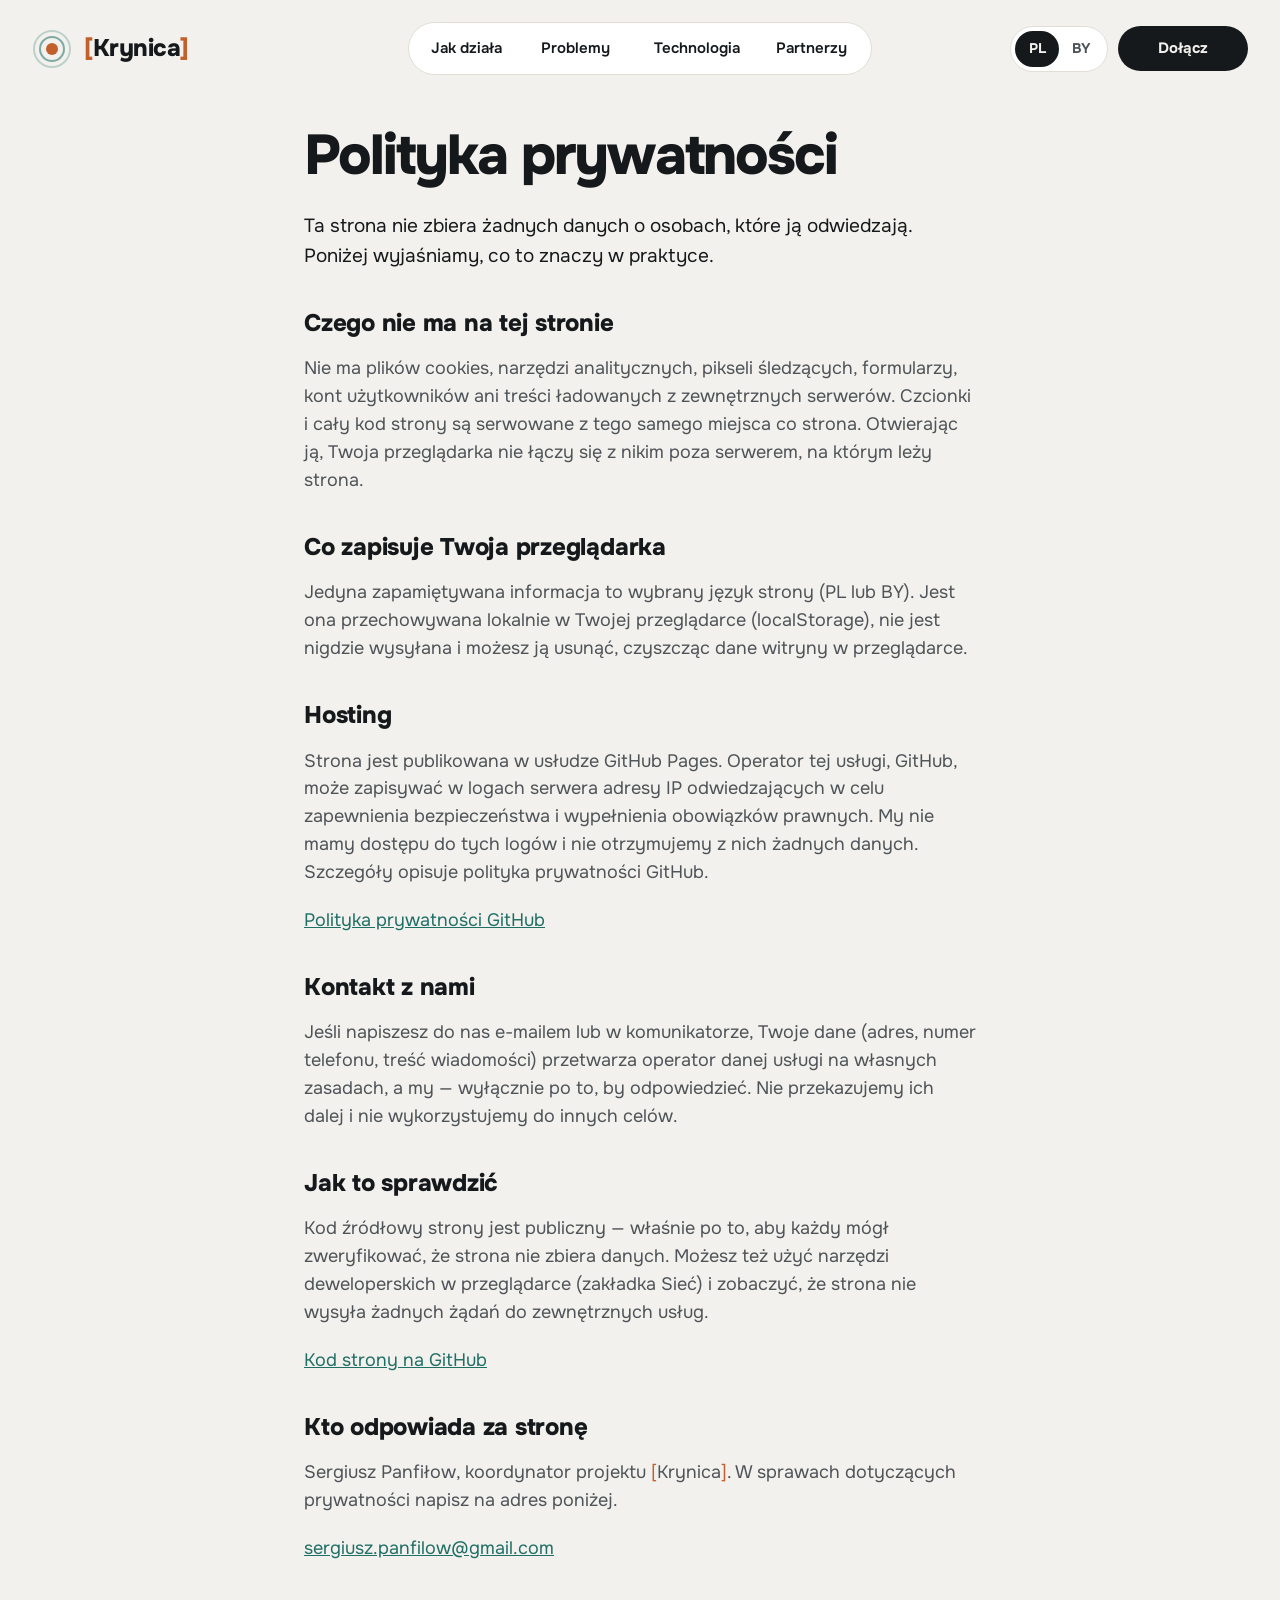
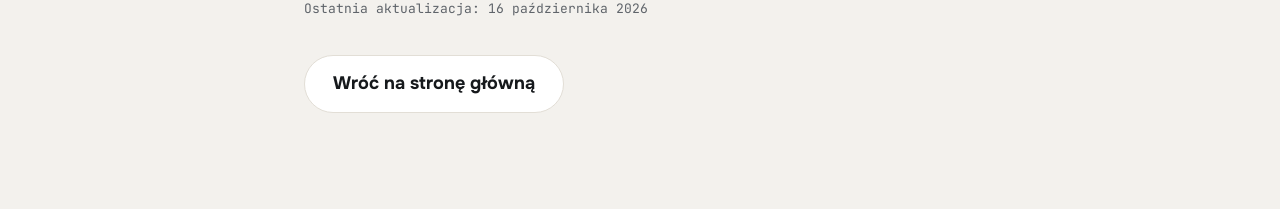
==== privacy.html @ d86173b3 "Privacy policy page (PL/BY), external links in new tab, gentle scroll snap on desktop Co-Authored-By" ====
<!doctype html>
<html lang="pl">
<head>
<meta charset="utf-8">
<meta name="viewport" content="width=device-width, initial-scale=1">
<title>Polityka prywatności — [Krynica]</title>
<meta name="description" content="Strona [Krynica] nie zbiera żadnych danych: bez cookies, analityki i zewnętrznych usług.">
<meta name="robots" content="noindex">
<meta name="theme-color" content="#F3F1ED">
<link rel="icon" href="favicon.svg" type="image/svg+xml">
<link rel="stylesheet" href="css/style.css">
</head>
<body data-title-key="privacy.title">
<a class="skip" href="#main" data-i18n="meta.skip">Przejdź do treści</a>

<header class="site-header">
  <div class="wrap">
    <a class="logo" href="index.html" data-i18n-attr="aria-label:nav.logo" aria-label="Krynica — strona główna">
      <svg width="40" height="40" viewBox="0 0 40 40" fill="none" aria-hidden="true">
        <circle cx="20" cy="20" r="18" stroke="#1F6F66" stroke-width="2" stroke-opacity="0.25"/>
        <circle cx="20" cy="20" r="12" stroke="#1F6F66" stroke-width="2" stroke-opacity="0.55"/>
        <circle cx="20" cy="20" r="6" fill="#C2602B"/>
      </svg>
      <span class="logo-text"><span class="br">[</span>Krynica<span class="br">]</span></span>
    </a>
    <nav class="nav" data-i18n-attr="aria-label:nav.label" aria-label="Główna">
      <a href="index.html#jak" data-i18n="nav.how" data-i18n-stable>Jak działa</a>
      <a href="index.html#problemy" data-i18n="nav.problems" data-i18n-stable>Problemy</a>
      <a href="index.html#technologia" data-i18n="nav.tech" data-i18n-stable>Technologia</a>
      <a href="index.html#partnerzy" data-i18n="nav.partners" data-i18n-stable>Partnerzy</a>
    </nav>
    <div class="header-tools">
      <div class="lang-switch" role="group" data-i18n-attr="aria-label:nav.lang" aria-label="Język strony">
        <button type="button" class="lang" data-lang="pl" aria-pressed="true" lang="pl">PL</button>
        <button type="button" class="lang" data-lang="be" aria-pressed="false" lang="be">BY</button>
      </div>
      <a class="btn btn-ink btn-small" href="index.html#kontakt" data-i18n="nav.join" data-i18n-stable>Dołącz</a>
    </div>
  </div>
</header>

<main id="main">
  <article class="wrap article">
    <h1 data-i18n="privacy.title">Polityka prywatności</h1>
    <p class="lead" data-i18n="privacy.lead">Ta strona nie zbiera żadnych danych o osobach, które ją odwiedzają. Poniżej wyjaśniamy, co to znaczy w praktyce.</p>

    <h2 data-i18n="privacy.h1">Czego nie ma na tej stronie</h2>
    <p data-i18n="privacy.t1">Nie ma plików cookies, narzędzi analitycznych, pikseli śledzących, formularzy, kont użytkowników ani treści ładowanych z zewnętrznych serwerów. Czcionki i cały kod strony są serwowane z tego samego miejsca co strona. Otwierając ją, Twoja przeglądarka nie łączy się z nikim poza serwerem, na którym leży strona.</p>

    <h2 data-i18n="privacy.h2">Co zapisuje Twoja przeglądarka</h2>
    <p data-i18n="privacy.t2">Jedyna zapamiętywana informacja to wybrany język strony (PL lub BY). Jest ona przechowywana lokalnie w Twojej przeglądarce (localStorage), nie jest nigdzie wysyłana i możesz ją usunąć, czyszcząc dane witryny w przeglądarce.</p>

    <h2 data-i18n="privacy.h3">Hosting</h2>
    <p data-i18n="privacy.t3">Strona jest publikowana w usłudze GitHub Pages. Operator tej usługi, GitHub, może zapisywać w logach serwera adresy IP odwiedzających w celu zapewnienia bezpieczeństwa i wypełnienia obowiązków prawnych. My nie mamy dostępu do tych logów i nie otrzymujemy z nich żadnych danych. Szczegóły opisuje polityka prywatności GitHub.</p>
    <p><a href="https://docs.github.com/site-policy/privacy-policies/github-general-privacy-statement" target="_blank" rel="noopener" data-i18n="privacy.t3link">Polityka prywatności GitHub</a></p>

    <h2 data-i18n="privacy.h4">Kontakt z nami</h2>
    <p data-i18n="privacy.t4">Jeśli napiszesz do nas e-mailem lub w komunikatorze, Twoje dane (adres, numer telefonu, treść wiadomości) przetwarza operator danej usługi na własnych zasadach, a my — wyłącznie po to, by odpowiedzieć. Nie przekazujemy ich dalej i nie wykorzystujemy do innych celów.</p>

    <h2 data-i18n="privacy.h5">Jak to sprawdzić</h2>
    <p data-i18n="privacy.t5">Kod źródłowy strony jest publiczny — właśnie po to, aby każdy mógł zweryfikować, że strona nie zbiera danych. Możesz też użyć narzędzi deweloperskich w przeglądarce (zakładka Sieć) i zobaczyć, że strona nie wysyła żadnych żądań do zewnętrznych usług.</p>
    <p><a href="https://github.com/sergpanfilov/krynica-site" target="_blank" rel="noopener" data-i18n="privacy.t5link">Kod strony na GitHub</a></p>

    <h2 data-i18n="privacy.h6">Kto odpowiada za stronę</h2>
    <p data-i18n="privacy.t6">Sergiusz Panfiłow, koordynator projektu <span class="br">[</span>Krynica<span class="br">]</span>. W sprawach dotyczących prywatności napisz na adres poniżej.</p>
    <p><a href="mailto:sergiusz.panfilow@gmail.com">sergiusz.panfilow@gmail.com</a></p>

    <p class="updated" data-i18n="privacy.updated">Ostatnia aktualizacja: 16 października 2026</p>
    <a class="btn btn-outline back" href="index.html" data-i18n="footer.back">Wróć na stronę główną</a>
  </article>
</main>

<script src="js/i18n.js"></script>
<script src="js/main.js"></script>
</body>
</html>
---- css/style.css ----
/* [Krynica] — style.css
   Palette "Grafit i miedź". No external requests: fonts are served from /fonts. */

@font-face {
  font-family: 'Onest';
  font-style: normal;
  font-weight: 400 800;
  font-display: swap;
  src: url('../fonts/onest/onest-cyrillic-ext.woff2') format('woff2');
  unicode-range: U+0460-052F, U+1C80-1C8A, U+20B4, U+2DE0-2DFF, U+A640-A69F, U+FE2E-FE2F;
}
@font-face {
  font-family: 'Onest';
  font-style: normal;
  font-weight: 400 800;
  font-display: swap;
  src: url('../fonts/onest/onest-cyrillic.woff2') format('woff2');
  unicode-range: U+0301, U+0400-045F, U+0490-0491, U+04B0-04B1, U+2116;
}
@font-face {
  font-family: 'Onest';
  font-style: normal;
  font-weight: 400 800;
  font-display: swap;
  src: url('../fonts/onest/onest-latin-ext.woff2') format('woff2');
  unicode-range: U+0100-02BA, U+02BD-02C5, U+02C7-02CC, U+02CE-02D7, U+02DD-02FF, U+0304, U+0308, U+0329, U+1D00-1DBF, U+1E00-1E9F, U+1EF2-1EFF, U+2020, U+20A0-20AB, U+20AD-20C4, U+2113, U+2C60-2C7F, U+A720-A7FF;
}
@font-face {
  font-family: 'Onest';
  font-style: normal;
  font-weight: 400 800;
  font-display: swap;
  src: url('../fonts/onest/onest-latin.woff2') format('woff2');
  unicode-range: U+0000-00FF, U+0131, U+0152-0153, U+02BB-02BC, U+02C6, U+02DA, U+02DC, U+0304, U+0308, U+0329, U+2000-206F, U+20AC, U+2122, U+2191, U+2193, U+2212, U+2215, U+FEFF, U+FFFD;
}
@font-face {
  font-family: 'JetBrains Mono';
  font-style: normal;
  font-weight: 400 500;
  font-display: swap;
  src: url('../fonts/jetbrains-mono/jetbrains-mono-cyrillic-ext.woff2') format('woff2');
  unicode-range: U+0460-052F, U+1C80-1C8A, U+20B4, U+2DE0-2DFF, U+A640-A69F, U+FE2E-FE2F;
}
@font-face {
  font-family: 'JetBrains Mono';
  font-style: normal;
  font-weight: 400 500;
  font-display: swap;
  src: url('../fonts/jetbrains-mono/jetbrains-mono-cyrillic.woff2') format('woff2');
  unicode-range: U+0301, U+0400-045F, U+0490-0491, U+04B0-04B1, U+2116;
}
@font-face {
  font-family: 'JetBrains Mono';
  font-style: normal;
  font-weight: 400 500;
  font-display: swap;
  src: url('../fonts/jetbrains-mono/jetbrains-mono-latin-ext.woff2') format('woff2');
  unicode-range: U+0100-02BA, U+02BD-02C5, U+02C7-02CC, U+02CE-02D7, U+02DD-02FF, U+0304, U+0308, U+0329, U+1D00-1DBF, U+1E00-1E9F, U+1EF2-1EFF, U+2020, U+20A0-20AB, U+20AD-20C4, U+2113, U+2C60-2C7F, U+A720-A7FF;
}
@font-face {
  font-family: 'JetBrains Mono';
  font-style: normal;
  font-weight: 400 500;
  font-display: swap;
  src: url('../fonts/jetbrains-mono/jetbrains-mono-latin.woff2') format('woff2');
  unicode-range: U+0000-00FF, U+0131, U+0152-0153, U+02BB-02BC, U+02C6, U+02DA, U+02DC, U+0304, U+0308, U+0329, U+2000-206F, U+20AC, U+2122, U+2191, U+2193, U+2212, U+2215, U+FEFF, U+FFFD;
}

/* ---------- tokens ---------- */
:root {
  --bg: #F3F1ED;
  --surface: #FFFFFF;
  --ink: #16191C;
  --muted: #4E5358;
  --line: #E2DED6;
  --primary: #1F6F66;
  --accent: #C2602B;        /* decorative copper: brackets, bars, dots */
  --accent-text: #B0541F;   /* copper for text on light and for white-on-copper fills */
  --accent-light: #E8905F;  /* copper on dark backgrounds */
  --teal-light: #8CC7BE;
  --tint1: #E3EEEC;
  --tint2: #F4E4DA;
  --tint3: #EFE7D3;
  --tint4: #E3E6EF;
  --chip: #E9E5DE;
  --neutral: #B9B2A6;
  --warn: #F2D3C3;
  --mono: #5F646A;
  --dark-line: #363B40;
  --dark-muted: #B5B9BD;
  --dark-text: #E6E8EA;
  --c1: #C2602B; --c2: #1F6F66; --c3: #8C3B4A; --c4: #4B4E8F; --c5: #B8892B; --c6: #2F5D8A;
  --k1: #A24F22; --k5: #7E5D16; --k6: #2F5D8A;
  --sans: 'Onest', 'Segoe UI', Helvetica, Arial, sans-serif;
  --monofont: 'JetBrains Mono', 'SFMono-Regular', Consolas, monospace;
  --wrap: 80rem;
  --gutter: 2rem;
  --radius: 2rem;
  --ease: cubic-bezier(0.65, 0, 0.35, 1);
}

/* ---------- base ---------- */
/* Desktop: the whole page scales with the viewport height (like zooming out), so every
   section fits one screen on short laptops too. 16px at 900px tall, down to 12px. */
@media (min-width: 1100px) { html { font-size: clamp(12px, 1.78vh, 16px); } }
*, *::before, *::after { box-sizing: border-box; }
html { scroll-behavior: smooth; -webkit-text-size-adjust: 100%; }
body {
  margin: 0;
  background: var(--bg);
  color: var(--ink);
  font-family: var(--sans);
  font-size: 1.125rem;
  line-height: 1.55;
  overflow-x: hidden;
}
h1, h2, h3, p { margin: 0; }
a { color: var(--primary); }
button { font: inherit; color: inherit; cursor: pointer; }
svg { display: block; }
[hidden] { display: none !important; }
:focus-visible { outline: 3px solid var(--accent); outline-offset: 3px; }
.wrap { max-width: var(--wrap); margin: 0 auto; padding-left: var(--gutter); padding-right: var(--gutter); }
.mono { font-family: var(--monofont); font-size: 0.8125rem; font-weight: 400; }
.kicker { font-family: var(--monofont); font-size: 0.875rem; color: var(--primary); }
.br { color: var(--accent); }
.on-dark .br { color: var(--accent-light); }
.accent { font-style: normal; color: var(--accent-text); }
.on-dark .accent { color: var(--accent-light); }
.skip {
  position: absolute; left: 1rem; top: -3.75rem; z-index: 100;
  background: var(--ink); color: var(--bg); padding: 0.625rem 1rem; border-radius: 62.4375rem; text-decoration: none; font-weight: 700;
}
.skip:focus { top: 1rem; }
.visually-hidden { position: absolute; width: 1px; height: 1px; overflow: hidden; clip: rect(0 0 0 0); white-space: nowrap; }

h1 { font-size: clamp(2.75rem, 7vw, 5.25rem); font-weight: 800; line-height: 0.98; letter-spacing: -0.035em; text-wrap: balance; }
html[lang="be"] h1 { font-size: clamp(2.5rem, 5.5vw, 4.125rem); }

h2 { font-size: clamp(2.125rem, 4.6vw, 3.5rem); font-weight: 800; line-height: 1.02; letter-spacing: -0.035em; }
.lead { font-size: 1.1875rem; color: var(--muted); }
.section-head { display: flex; flex-wrap: wrap; justify-content: space-between; align-items: flex-end; gap: 1.5rem; }
.section-head .title { display: flex; flex-direction: column; gap: 0.875rem; max-width: 47.5rem; }
.section-head .lead { max-width: 23.75rem; font-size: 1.125rem; }

/* buttons */
.btn {
  display: inline-flex; align-items: center; justify-content: center; min-height: 3rem;
  padding: 0.875rem 1.75rem; border-radius: 62.4375rem; font-weight: 700; text-decoration: none; border: 1px solid transparent;
}
.btn-accent { background: var(--accent-text); color: #FFFFFF; font-weight: 800; }
.btn-outline { background: var(--surface); border-color: var(--line); color: var(--ink); }
.btn-ink { background: var(--ink); color: var(--bg); }
.btn-small { min-height: 2.75rem; padding: 0.625rem 1.375rem; font-size: 0.9375rem; }

/* ---------- header ---------- */
.site-header { padding: 1.375rem 0; }
.site-header .wrap { display: flex; flex-wrap: wrap; align-items: center; justify-content: space-between; gap: 1rem 1.25rem; }
@media (min-width: 901px) {
  /* three fixed columns: the menu stays centred whatever the language */
  .site-header .wrap { display: grid; grid-template-columns: 1fr auto 1fr; }
  .site-header .nav { justify-self: center; }
  .site-header .header-tools { justify-self: end; }
}
.logo { display: flex; align-items: center; gap: 0.75rem; color: var(--ink); text-decoration: none; }
.logo-text { font-size: 1.5rem; font-weight: 800; letter-spacing: -0.02em; }
.nav {
  display: flex; flex-wrap: wrap; gap: 0.25rem; background: var(--surface); border: 1px solid var(--line);
  border-radius: 62.4375rem; padding: 0.375rem; font-size: 0.9375rem; font-weight: 600;
}
.nav a { padding: 0.5rem 1rem; border-radius: 62.4375rem; color: var(--ink); text-decoration: none; }
.nav a:hover { background: var(--tint1); }
.header-tools { display: flex; gap: 0.625rem; align-items: center; }
.lang-switch { display: flex; background: var(--surface); border: 1px solid var(--line); border-radius: 62.4375rem; padding: 0.25rem; }
.lang {
  min-height: 2.25rem; min-width: 2.75rem; border: 0; background: transparent; border-radius: 62.4375rem;
  padding: 0.375rem 0.75rem; font-size: 0.875rem; font-weight: 700; color: var(--muted);
}
.lang[aria-pressed="true"] { background: var(--ink); color: var(--bg); }

/* ---------- hero ---------- */
.hero { padding: 1rem 0 0.5rem; display: flex; align-items: center; }
.hero .wrap { width: 100%; display: flex; flex-wrap: wrap; gap: 2.5rem; align-items: center; }
.hero-copy { flex: 1 1 35rem; display: flex; flex-direction: column; gap: 1.75rem; }
/* first screen = header + hero + community picker + marquee */
@media (min-width: 1100px) { .hero { min-height: calc(100svh - 6.0625rem - 4.25rem - 5.6875rem); } }
.hero-copy .kicker { display: flex; align-items: center; gap: 0.625rem; }
.hero-copy .kicker::before { content: ''; width: 0.625rem; height: 0.625rem; border-radius: 50%; background: var(--primary); }
.hero-copy .lead { font-size: 1.3125rem; max-width: 32.5rem; }
.hero-actions { display: flex; flex-wrap: wrap; gap: 0.75rem; }
.hero-actions .btn { padding: 1.125rem 1.75rem; }

.orbit { flex: 1 1 28.75rem; display: flex; flex-direction: column; align-items: center; gap: 0; --pick: var(--c1); }
.orbit-svg { width: min(100%, 30rem, 52vh); height: auto; }
.orbit-rot { transform-box: view-box; transform-origin: 50% 50%; transition: transform 0.9s var(--ease); }
.orbit-pointer { stroke: var(--pick); transition: stroke 0.6s; }
.orbit-pulse { stroke: var(--pick); transform-box: fill-box; transform-origin: center; animation: pulse 2.4s ease-out infinite; }
.orbit-label { font-family: var(--monofont); font-size: 0.8125rem; letter-spacing: 1px; fill: var(--primary); }
.q-card {
  width: min(100%, 33.75rem); margin-top: -1.5rem; position: relative; z-index: 1;
  background: var(--surface); border: 1px solid var(--line); border-top: 0.25rem solid var(--pick);
  border-radius: 1.375rem; padding: 1.125rem 1.375rem; box-shadow: 0 1.25rem 3.125rem rgba(60, 40, 10, 0.12);
  display: flex; flex-direction: column; gap: 0.375rem; animation: rise 0.6s ease-out;
}
.q-card-label { font-size: 0.8125rem; font-weight: 700; letter-spacing: 1px; text-transform: uppercase; color: var(--pick); white-space: nowrap; overflow: hidden; text-overflow: ellipsis; }
.q-card-text { font-size: clamp(0.9375rem, 1.3vw, 1.125rem); font-weight: 600; }

.picker { padding: 0.5rem 0 1rem; }
.picker .wrap { display: flex; flex-wrap: wrap; gap: 0.5rem; justify-content: center; }
.chip {
  min-height: 2.75rem; border: 2px solid var(--line); background: transparent; border-radius: 62.4375rem;
  padding: 0.5rem 1rem; font-size: 0.9375rem; font-weight: 700; display: inline-flex; align-items: center; gap: 0.625rem;
  transition: background 0.3s, border-color 0.3s;
}
.chip::before { content: ''; width: 0.75rem; height: 0.75rem; border-radius: 50%; background: var(--dot); flex: none; }
.chip[aria-pressed="true"] { background: var(--surface); border-color: var(--dot); }

/* ---------- marquee ---------- */
.marquee { background: var(--ink); color: var(--bg); padding: 1.375rem 0; overflow: hidden; }
.marquee-track { display: flex; width: max-content; animation: marquee 48s linear infinite; }
.marquee-list { display: flex; gap: 0.875rem; padding-right: 0.875rem; margin: 0; list-style: none; }
.marquee-list li {
  white-space: nowrap; border: 1px solid var(--dark-line); border-radius: 62.4375rem;
  padding: 0.625rem 1.25rem; font-size: 1rem; color: var(--dark-text);
}

/* ---------- sections ---------- */
.section { padding: 5rem 0; display: flex; align-items: center; }
.section > .wrap { width: 100%; display: flex; flex-direction: column; gap: 1.5rem; }
.section-alt { background: var(--surface); border-top: 1px solid var(--line); border-bottom: 1px solid var(--line); }
.section-alt .chart, .section-alt .tab { background: var(--bg); }
.section-alt .tab[aria-selected="true"] { background: var(--ink); }
#jak { padding: 4.5rem 0; }
/* on a desktop screen every section is at least one screen tall, content centred */
@media (min-width: 1100px) { .section, .needs { min-height: 100svh; } }

/* bento "jak działa" */
.bento { display: grid; grid-template-columns: repeat(6, minmax(0, 1fr)); gap: 1rem; }
.tile {
  border-radius: var(--radius); padding: 1.875rem; min-height: 14.75rem;
  display: flex; flex-direction: column; justify-content: space-between; gap: 1.25rem;
}
.tile-3 { grid-column: span 3; }
.tile-2 { grid-column: span 2; padding: 1.75rem; min-height: 13.5rem; }
.tile-dark { background: var(--ink); color: var(--bg); }
.tile-dark .tile-tag { color: var(--teal-light); }
.tile-dark .tile-sub { color: var(--dark-muted); }
.tile-tag { font-family: var(--monofont); font-size: 0.8125rem; color: var(--primary); text-transform: uppercase; }
.tile-title { font-size: 1.625rem; font-weight: 700; line-height: 1.2; }
.tile-2 .tile-title { font-size: 1.4375rem; }
.tile-sub { color: var(--muted); }
.tint1 { background: var(--tint1); }
.tint2 { background: var(--tint2); }
.tint3 { background: var(--tint3); }
.tint4 { background: var(--tint4); }
.tint2 .tile-tag { color: var(--k1); }
.tint3 .tile-tag { color: var(--k5); }
.tint4 .tile-tag { color: var(--k6); }
.wave { display: flex; align-items: center; gap: 0.25rem; height: 4rem; }
.wave span { width: 0.375rem; border-radius: 3px; background: var(--primary); }
.wave span:nth-child(5), .wave span:nth-child(6) { background: var(--accent); }
.answers { display: flex; flex-direction: column; gap: 0.625rem; }
.answer {
  background: var(--surface); border-radius: 1rem; padding: 0.875rem 1.125rem;
  display: flex; justify-content: space-between; align-items: center; gap: 0.75rem; font-size: 1rem; font-weight: 600;
}
.answer-tag { font-family: var(--monofont); font-size: 0.75rem; font-weight: 400; color: var(--primary); background: var(--tint1); border-radius: 62.4375rem; padding: 0.25rem 0.625rem; white-space: nowrap; }
.answer.dim { opacity: 0.75; }
.example { font-family: var(--monofont); font-size: 0.75rem; color: var(--mono); }
.progress-card { background: var(--surface); border-radius: 1.125rem; padding: 1rem; display: flex; flex-direction: column; gap: 0.625rem; }
.progress-head { display: flex; justify-content: space-between; font-size: 0.875rem; font-weight: 700; }
.progress-head span:last-child { color: var(--k1); }
.progress-bar { background: var(--tint2); border-radius: 62.4375rem; height: 0.625rem; }
.progress-bar span { display: block; width: 60%; height: 100%; background: var(--accent); border-radius: 62.4375rem; }
.big-number { font-size: 4.5rem; font-weight: 800; line-height: 1; letter-spacing: -0.03em; }
.bars { display: flex; align-items: flex-end; gap: 0.5rem; height: 5.625rem; }
.bars span { flex: 1; background: var(--c6); border-radius: 0.375rem 0.375rem 0 0; }

/* ---------- tabs (shared) ---------- */
.tabs { display: grid; grid-template-columns: repeat(3, minmax(0, 1fr)); gap: 0.75rem; }
.tabs-4 { grid-template-columns: repeat(4, minmax(0, 1fr)); }
.tab {
  position: relative; overflow: hidden; text-align: left; border: 2px solid var(--line); border-radius: 1.375rem;
  padding: 1.125rem 1.375rem 1.375rem; background: var(--surface); color: var(--ink);
  display: flex; flex-direction: column; gap: 0.375rem; box-shadow: 0 2px 0 rgba(0, 0, 0, 0.04);
  transition: background 0.3s, color 0.3s, box-shadow 0.3s, transform 0.3s, border-color 0.3s;
}
.tab[aria-selected="true"] {
  background: var(--ink); color: var(--bg); border-color: var(--ink);
  box-shadow: 0 0.875rem 2.125rem rgba(0, 0, 0, 0.18); transform: translateY(-0.25rem);
}
.tab-head { display: flex; justify-content: space-between; align-items: center; width: 100%; }
.tab-head .mono { opacity: 0.75; }
.tab-arrow { font-size: 1.25rem; line-height: 1; }
.tab-arrow::before { content: '→'; }
.tab[aria-selected="true"] .tab-arrow::before { content: '●'; }
.tab-label { font-size: 1.375rem; font-weight: 800; }
.tab-teaser { font-size: 0.9375rem; line-height: 1.4; opacity: 0.85; }

.panel { animation: rise 0.5s ease-out; }

/* ---------- problems ---------- */
.problem { display: flex; flex-wrap: wrap; gap: 3rem; align-items: center; }
.problem-copy { flex: 1 1 22.5rem; display: flex; flex-direction: column; gap: 1.25rem; }
.problem-copy h2 .accent { color: var(--primary); }
.legend { display: flex; flex-wrap: wrap; gap: 1.25rem; font-size: 0.9375rem; font-weight: 600; }
.legend span { display: inline-flex; align-items: center; gap: 0.5rem; }
.legend i { width: 1.5rem; height: 0.5rem; border-radius: 3px; background: var(--sw); }
.chart { flex: 1 1 35rem; background: var(--surface); border: 1px solid var(--line); border-radius: var(--radius); padding: 1.75rem; }
.chart-caption { margin-bottom: 0.75rem; font-family: var(--monofont); font-size: 0.8125rem; color: var(--mono); }
.chart svg { width: 100%; height: auto; }
.axis { display: flex; justify-content: space-between; gap: 0.375rem; font-family: var(--monofont); font-size: 0.8125rem; color: var(--mono); padding: 0.375rem 0 0 2.5rem; }
.axis span { white-space: nowrap; }
.flow { display: flex; flex-direction: column; gap: 1.75rem; padding: 0.75rem 0 0.5rem; }
.flow-row { display: flex; flex-direction: column; gap: 0.625rem; }
.flow-row p:first-child { font-weight: 700; }
.flow-bar { display: flex; height: 4rem; border-radius: 1rem; overflow: hidden; }
.flow-bar span { display: flex; align-items: center; padding: 0 0.875rem; font-size: 0.875rem; font-weight: 700; min-width: 0; }
.flow-bar span b { font-weight: inherit; overflow: hidden; text-overflow: ellipsis; white-space: nowrap; }
.flow-note { font-size: 0.9375rem; color: var(--muted); }

/* ---------- technology ---------- */
.stage-row { display: flex; flex-wrap: wrap; gap: 1.5rem; align-items: stretch; }
.stage-panels { flex: 1 1 31.25rem; display: flex; }
.stage {
  flex: 1; background: var(--ink); color: var(--bg); border-radius: var(--radius); padding: 1.875rem;
  display: flex; flex-direction: column; gap: 1rem;
}
.stage .tile-tag { color: var(--teal-light); }
.stage-title { font-size: 2rem; font-weight: 800; line-height: 1.15; letter-spacing: -0.02em; }
.stage-text { color: var(--dark-muted); }
.chips { display: flex; flex-wrap: wrap; gap: 0.625rem; margin-top: auto; list-style: none; padding: 0; }
.chips li { border: 1px solid var(--dark-line); border-radius: 62.4375rem; padding: 0.5rem 0.875rem; font-family: var(--monofont); font-size: 0.8125rem; color: var(--dark-text); }
.facts { flex: 1 1 25rem; display: grid; grid-template-columns: repeat(2, minmax(0, 1fr)); gap: 0.875rem; }
.fact { border-radius: 1.75rem; padding: 1.625rem; display: flex; flex-direction: column; justify-content: space-between; gap: 0.75rem; }
.fact-value { font-size: 2.75rem; font-weight: 800; letter-spacing: -0.025em; line-height: 1.1; }
.fact-value.sm { font-size: 1.625rem; }
.fact-label { font-weight: 600; }

/* ---------- needs map ---------- */
.needs { background: var(--surface); border-top: 1px solid var(--line); border-bottom: 1px solid var(--line); padding: 5rem 0; display: flex; align-items: center; }
.needs .wrap { width: 100%; display: flex; flex-wrap: wrap; gap: 3rem; align-items: center; }
.needs-copy { flex: 1 1 21.25rem; display: flex; flex-direction: column; gap: 1.125rem; }
.treemap { flex: 1 1 35rem; display: grid; grid-template-columns: repeat(6, minmax(0, 1fr)); grid-auto-rows: 6.5rem; gap: 0.625rem; }
.cell { border-radius: 1.375rem; padding: 1.125rem 1.25rem; display: flex; flex-direction: column; justify-content: space-between; color: #FFFFFF; }
.cell-row { flex-direction: row; align-items: center; justify-content: space-between; padding: 1rem 1.125rem; }
.cell-value { font-size: 2.5rem; font-weight: 800; letter-spacing: -0.03em; line-height: 1; }
.cell-row .cell-value { font-size: 1.375rem; }
.cell-label { font-size: 1.125rem; font-weight: 700; }
.cell-row .cell-label { font-size: 1rem; }
.cell-a { grid-column: span 3; grid-row: span 3; background: var(--primary); }
.cell-a .cell-value { font-size: 3.5rem; }
.cell-b { grid-column: span 3; grid-row: span 2; background: var(--accent-text); }
.cell-c { grid-column: span 3; background: var(--c6); }
.cell-d { grid-column: span 2; background: var(--c5); color: var(--ink); }
.cell-e { grid-column: span 1; background: var(--c3); padding: 0.875rem; justify-content: flex-end; }
.cell-e .cell-value { font-size: 1rem; }
.cell-e .cell-label { font-size: 0.75rem; font-weight: 600; }
.treemap-note { grid-column: span 6; font-family: var(--monofont); font-size: 0.8125rem; color: var(--mono); padding: 0 0.25rem; }

/* ---------- partners ---------- */
.partner { display: flex; flex-wrap: wrap; gap: 1.5rem; align-items: stretch; }
.partner-card {
  flex: 1 1 27.5rem; border-radius: 2.25rem; padding: 2.5rem; min-height: 20rem;
  display: flex; flex-direction: column; justify-content: space-between; gap: 1.75rem;
}
.partner-card .tile-tag { color: var(--ink); font-size: 0.875rem; }
.partner-title { font-size: clamp(1.875rem, 3.4vw, 2.75rem); font-weight: 800; line-height: 1.05; letter-spacing: -0.03em; }
.partner-card .btn { align-self: flex-start; padding: 1rem 1.625rem; }
.offers { flex: 1 1 27.5rem; display: grid; grid-template-columns: repeat(2, minmax(0, 1fr)); gap: 0.875rem; }
.offer { background: var(--surface); border: 1px solid var(--line); border-radius: 1.5rem; padding: 1.5rem; display: flex; flex-direction: column; gap: 0.5rem; }
.offer-title { font-size: 1.1875rem; font-weight: 800; }
.offer-text { font-size: 1rem; color: var(--muted); }

/* ---------- footer ---------- */
.site-footer { background: var(--ink); color: var(--bg); }
.site-footer .wrap { padding-top: 6rem; padding-bottom: 3.5rem; display: flex; flex-direction: column; gap: 3.5rem; }
.footer-title { font-size: clamp(3rem, 8.5vw, 6rem); font-weight: 800; line-height: 0.95; letter-spacing: -0.04em; }
.footer-grid { display: flex; flex-wrap: wrap; justify-content: space-between; gap: 2rem; border-top: 1px solid var(--dark-line); padding-top: 2rem; }
.footer-grid > div { display: flex; flex-direction: column; gap: 0.25rem; }
.footer-grid strong { font-weight: 700; }
.footer-grid a { color: var(--teal-light); }
.footer-grid .sep { color: var(--dark-muted); }
.footer-note { font-family: var(--monofont); font-size: 0.8125rem; color: var(--dark-muted); }

/* ---------- stable width/height across languages ----------
   JS puts the other language's text into data-ghost; the ghost sits in the same grid cell
   as the visible text, so the element is as wide and as tall as the longer of the two. */
[data-ghost] { display: inline-grid; grid-template-columns: minmax(0, 1fr); }
[data-ghost] > .i18n-text, [data-ghost]::after { grid-area: 1 / 1; }
[data-ghost]::after { content: attr(data-ghost); visibility: hidden; pointer-events: none; }
.nav a[data-ghost], .btn[data-ghost], .chip[data-ghost] { white-space: nowrap; }
.btn[data-ghost] { place-items: center; }
.chip[data-ghost] { grid-template-columns: auto minmax(0, 1fr); column-gap: 0.625rem; align-items: center; justify-items: start; }
.chip[data-ghost] > .i18n-text, .chip[data-ghost]::after { grid-area: 1 / 2; }
.tab-label[data-ghost], .tab-teaser[data-ghost], .lead[data-ghost], .q-card-text[data-ghost],
.tile-title[data-ghost], .tile-sub[data-ghost], .stage-title[data-ghost], .stage-text[data-ghost] { display: grid; }
.btn[data-ghost], .chip[data-ghost] { display: inline-grid; }
/* BY heading is set smaller to stay on two lines; keep the box as tall as the PL heading so nothing below moves */
@media (min-width: 1100px), (max-width: 640px) {
  html[lang="be"] h1 { min-height: calc(2 * 0.98 * clamp(2.75rem, 7vw, 5.25rem)); align-content: end; }
}

/* ---------- privacy page ---------- */
.article { max-width: 46rem; padding-top: 2rem; padding-bottom: 6rem; display: flex; flex-direction: column; gap: 1.25rem; }
.article h1 { font-size: clamp(2.25rem, 4.5vw, 3.5rem); margin-bottom: 0.5rem; }
.article h2 { font-size: 1.5rem; letter-spacing: -0.01em; margin-top: 1.25rem; }
.article p { color: var(--muted); }
.article .lead { color: var(--ink); }
.article .updated { font-family: var(--monofont); font-size: 0.8125rem; color: var(--mono); margin-top: 1rem; }
.article .back { align-self: flex-start; margin-top: 1rem; }

/* ---------- scroll snap (desktop): the page settles on the nearest section ---------- */
@media (min-width: 1100px) {
  html { scroll-snap-type: y proximity; }
  .site-header, .section, .needs, .site-footer { scroll-snap-align: start; }
}

/* ---------- animations ---------- */
@keyframes marquee { from { transform: translateX(0); } to { transform: translateX(-50%); } }
@keyframes rise { from { opacity: 0; transform: translateY(0.875rem); } to { opacity: 1; transform: translateY(0); } }
@keyframes progress { from { width: 0; } to { width: 100%; } }
@keyframes pulse { 0% { transform: scale(0.6); opacity: 0.55; } 100% { transform: scale(1.6); opacity: 0; } }

@media (prefers-reduced-motion: reduce) {
  html { scroll-behavior: auto; }
  .marquee-track { animation: none; width: auto; flex-wrap: wrap; }
  .marquee-list { flex-wrap: wrap; padding-right: 0; }
  .marquee-list + .marquee-list { display: none; }
  .orbit-pulse { animation: none; opacity: 0.35; }
  .orbit-rot, .tab, .chip, .orbit-pointer { transition: none; }
  .q-card, .panel { animation: none; }

}

/* ---------- responsive ---------- */
@media (max-width: 1100px) {
  .tile-3 { grid-column: span 6; }
  .tile-2 { grid-column: span 2; }
}
@media (max-width: 900px) {
  :root { --gutter: 1.5rem; }
  .section, .needs { padding: 4rem 0; }
  .tile-2 { grid-column: span 3; }
  .tabs, .tabs-4 { grid-template-columns: repeat(2, minmax(0, 1fr)); }
  .site-header .wrap { justify-content: center; }
  .nav { order: 3; width: 100%; justify-content: center; }
}
@media (max-width: 640px) {
  :root { --gutter: 1rem; --radius: 1.5rem; }
  body { font-size: 1.0625rem; }
  .lead, .hero-copy .lead { font-size: 1.125rem; }
  .hero { padding-top: 1rem; }
  .hero-copy { gap: 1.25rem; }
  .hero-actions .btn { padding: 0.875rem 1.375rem; width: 100%; }
  .tile, .tile-2 { grid-column: span 6; padding: 1.5rem; min-height: 0; }
  .tile-title, .tile-2 .tile-title { font-size: 1.375rem; }
  .big-number { font-size: 3.5rem; }
  .tabs, .tabs-4 { grid-template-columns: 1fr; }
  .tab { padding: 1rem 1.125rem 1.25rem; }
  .tab-label { font-size: 1.1875rem; }
  .chart { padding: 1.125rem; }
  .flow-bar { flex-direction: column; height: auto; }
  .flow-bar span { padding: 0.625rem 0.875rem; }
  .flow-bar span b { white-space: normal; }
  .stage { padding: 1.625rem; }
  .stage-title { font-size: 1.625rem; }
  .facts { grid-template-columns: 1fr; }
  .treemap { grid-auto-rows: 4.75rem; }
  .cell-a .cell-value { font-size: 2.5rem; }
  .cell-value { font-size: 1.875rem; }
  .cell-b { grid-row: span 3; }
  .cell-c { grid-column: span 6; }
  .cell-d { grid-column: span 4; }
  .cell-e { grid-column: span 2; }
  .axis { font-size: 0.6875rem; padding-left: 1.5rem; }
  .q-card { margin-top: -0.375rem; }
  .partner-card { padding: 1.75rem; min-height: 0; }
  .offers { grid-template-columns: 1fr; }
  .footer-grid { flex-direction: column; }
  .site-footer .wrap { padding-top: 4rem; gap: 2.25rem; }
  .nav { font-size: 0.875rem; gap: 0; }
  .nav a { padding: 0.5rem 0.625rem; }
}
@media (max-width: 400px) {
  .nav { font-size: 0.8125rem; }
  .nav a { padding: 0.5rem 0.4375rem; }
  .cell-e { display: none; }
  .cell-d { grid-column: span 6; }
}
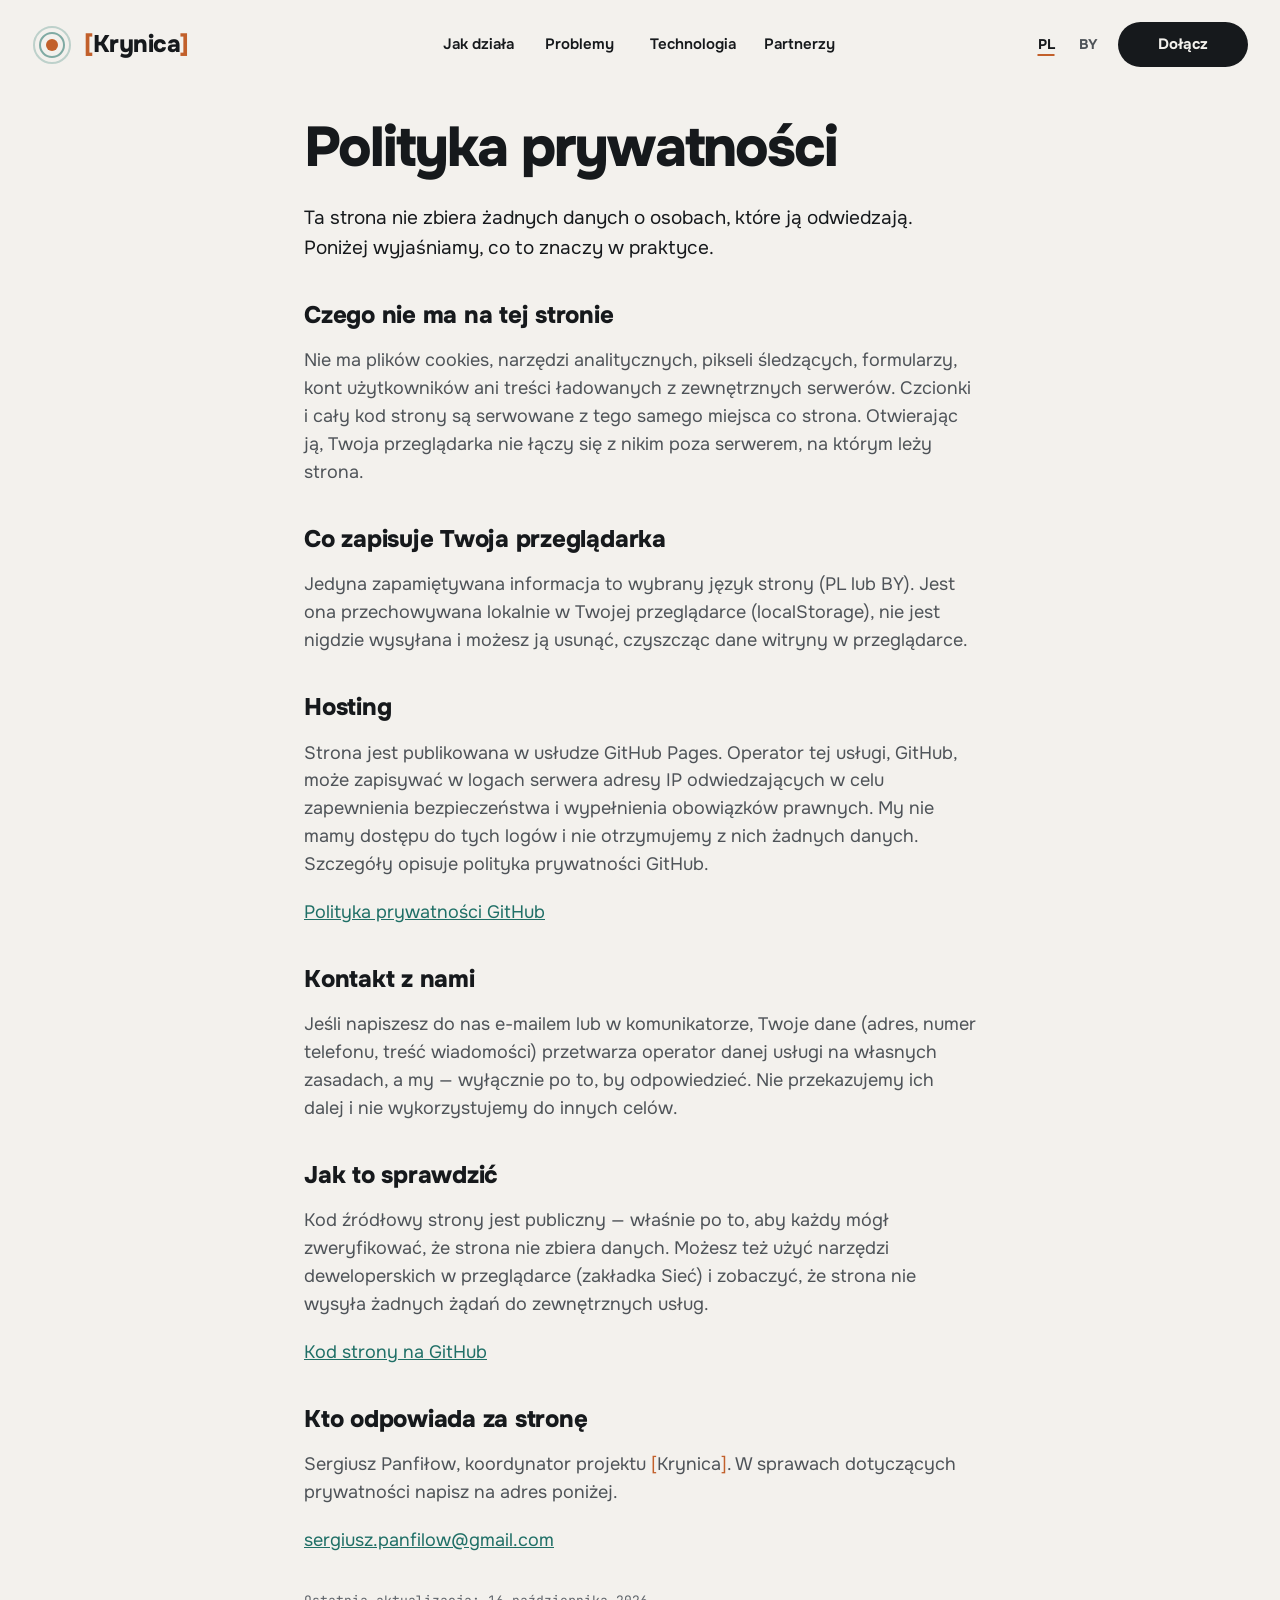
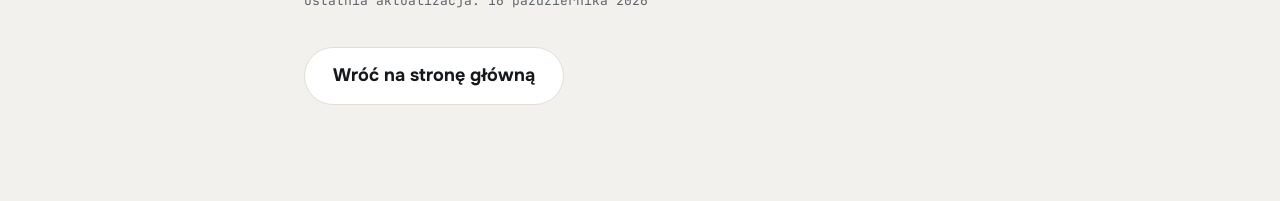
==== commit 0e2d78b4: "Webmaster pass: OG preview, canonical, CSP, 404, robots/sitemap, font preload and metric fallbacks, " ====
--- a/privacy.html
+++ b/privacy.html
@@ -1,4 +1,4 @@
-<!doctype html>
+<!DOCTYPE html>
 <html lang="pl">
 <head>
 <meta charset="utf-8">
@@ -6,8 +6,12 @@
 <title>Polityka prywatności — [Krynica]</title>
 <meta name="description" content="Strona [Krynica] nie zbiera żadnych danych: bez cookies, analityki i zewnętrznych usług.">
 <meta name="robots" content="noindex">
+<meta http-equiv="Content-Security-Policy" content="default-src 'self'; script-src 'self'; style-src 'self' 'unsafe-inline'; img-src 'self' data:; font-src 'self'; connect-src 'self'; object-src 'none'; base-uri 'self'; form-action 'none'">
+<meta name="color-scheme" content="light">
 <meta name="theme-color" content="#F3F1ED">
+<link rel="canonical" href="https://ai.belhome.cc/privacy.html">
 <link rel="icon" href="favicon.svg" type="image/svg+xml">
+<link rel="apple-touch-icon" href="apple-touch-icon.png">
 <link rel="stylesheet" href="css/style.css">
 </head>
 <body data-title-key="privacy.title">
--- a/css/style.css
+++ b/css/style.css
@@ -64,6 +64,24 @@
   font-display: swap;
   src: url('../fonts/jetbrains-mono/jetbrains-mono-latin.woff2') format('woff2');
   unicode-range: U+0000-00FF, U+0131, U+0152-0153, U+02BB-02BC, U+02C6, U+02DA, U+02DC, U+0304, U+0308, U+0329, U+2000-206F, U+20AC, U+2122, U+2191, U+2193, U+2212, U+2215, U+FEFF, U+FFFD;
+}
+
+/* Metric-matched local fallbacks: text laid out in Arial / Courier New keeps (almost) the same
+   width and line height as Onest / JetBrains Mono, so nothing jumps when the web fonts arrive. */
+@font-face {
+  font-family: 'Onest Fallback';
+  src: local('Arial'), local('Liberation Sans'), local('Helvetica');
+  size-adjust: 105%;
+  ascent-override: 97%;
+  descent-override: 30.5%;
+  line-gap-override: 0%;
+}
+@font-face {
+  font-family: 'JetBrains Mono Fallback';
+  src: local('Consolas'), local('Courier New'), local('Liberation Mono');
+  ascent-override: 102%;
+  descent-override: 30%;
+  line-gap-override: 0%;
 }
 
 /* ---------- tokens ---------- */
@@ -91,8 +109,8 @@
   --dark-text: #E6E8EA;
   --c1: #C2602B; --c2: #1F6F66; --c3: #8C3B4A; --c4: #4B4E8F; --c5: #B8892B; --c6: #2F5D8A;
   --k1: #A24F22; --k5: #7E5D16; --k6: #2F5D8A;
-  --sans: 'Onest', 'Segoe UI', Helvetica, Arial, sans-serif;
-  --monofont: 'JetBrains Mono', 'SFMono-Regular', Consolas, monospace;
+  --sans: 'Onest', 'Onest Fallback', Arial, sans-serif;
+  --monofont: 'JetBrains Mono', 'JetBrains Mono Fallback', Consolas, monospace;
   --wrap: 80rem;
   --gutter: 2rem;
   --radius: 2rem;
@@ -164,19 +182,17 @@
 }
 .logo { display: flex; align-items: center; gap: 0.75rem; color: var(--ink); text-decoration: none; }
 .logo-text { font-size: 1.5rem; font-weight: 800; letter-spacing: -0.02em; }
-.nav {
-  display: flex; flex-wrap: wrap; gap: 0.25rem; background: var(--surface); border: 1px solid var(--line);
-  border-radius: 62.4375rem; padding: 0.375rem; font-size: 0.9375rem; font-weight: 600;
-}
-.nav a { padding: 0.5rem 1rem; border-radius: 62.4375rem; color: var(--ink); text-decoration: none; }
-.nav a:hover { background: var(--tint1); }
+.nav { display: flex; flex-wrap: wrap; gap: 0.25rem; font-size: 0.9375rem; font-weight: 600; }
+.nav a { padding: 0.5rem 0.75rem; border-radius: 999px; color: var(--ink); text-decoration: none; }
+.nav a:hover { color: var(--primary); }
 .header-tools { display: flex; gap: 0.625rem; align-items: center; }
-.lang-switch { display: flex; background: var(--surface); border: 1px solid var(--line); border-radius: 62.4375rem; padding: 0.25rem; }
+.lang-switch { display: flex; gap: 0.125rem; }
 .lang {
-  min-height: 2.25rem; min-width: 2.75rem; border: 0; background: transparent; border-radius: 62.4375rem;
-  padding: 0.375rem 0.75rem; font-size: 0.875rem; font-weight: 700; color: var(--muted);
-}
-.lang[aria-pressed="true"] { background: var(--ink); color: var(--bg); }
+  min-height: 2.25rem; min-width: 2.5rem; border: 0; background: transparent; border-radius: 999px;
+  padding: 0.375rem 0.5rem; font-size: 0.875rem; font-weight: 700; color: var(--muted);
+}
+.lang:hover { color: var(--ink); }
+.lang[aria-pressed="true"] { color: var(--ink); text-decoration: underline; text-decoration-color: var(--accent); text-decoration-thickness: 2px; text-underline-offset: 5px; }
 
 /* ---------- hero ---------- */
 .hero { padding: 1rem 0 0.5rem; display: flex; align-items: center; }
@@ -190,7 +206,7 @@
 .hero-actions { display: flex; flex-wrap: wrap; gap: 0.75rem; }
 .hero-actions .btn { padding: 1.125rem 1.75rem; }
 
-.orbit { flex: 1 1 28.75rem; display: flex; flex-direction: column; align-items: center; gap: 0; --pick: var(--c1); }
+.orbit { flex: 1 1 28.75rem; display: flex; flex-direction: column; align-items: center; gap: 0; --pick: var(--c1); --pick-ink: var(--k1); }
 .orbit-svg { width: min(100%, 30rem, 52vh); height: auto; }
 .orbit-rot { transform-box: view-box; transform-origin: 50% 50%; transition: transform 0.9s var(--ease); }
 .orbit-pointer { stroke: var(--pick); transition: stroke 0.6s; }
@@ -202,7 +218,14 @@
   border-radius: 1.375rem; padding: 1.125rem 1.375rem; box-shadow: 0 1.25rem 3.125rem rgba(60, 40, 10, 0.12);
   display: flex; flex-direction: column; gap: 0.375rem; animation: rise 0.6s ease-out;
 }
-.q-card-label { font-size: 0.8125rem; font-weight: 700; letter-spacing: 1px; text-transform: uppercase; color: var(--pick); white-space: nowrap; overflow: hidden; text-overflow: ellipsis; }
+.q-card-head { display: flex; justify-content: space-between; align-items: center; gap: 0.5rem; }
+.q-nav { display: none; gap: 0.25rem; flex: none; }
+.q-nav button {
+  width: 2.25rem; height: 2.25rem; border-radius: 50%; border: 1px solid var(--line); background: var(--bg);
+  font-size: 1.375rem; line-height: 1; font-weight: 400; color: var(--ink); display: inline-flex; align-items: center; justify-content: center; padding: 0 0 0.125rem;
+}
+.node { cursor: pointer; }
+.q-card-label { font-size: 0.8125rem; font-weight: 700; letter-spacing: 1px; text-transform: uppercase; color: var(--pick-ink); white-space: nowrap; overflow: hidden; text-overflow: ellipsis; min-width: 0; flex: 1 1 0; }
 .q-card-text { font-size: clamp(0.9375rem, 1.3vw, 1.125rem); font-weight: 600; }
 
 .picker { padding: 0.5rem 0 1rem; }
@@ -265,7 +288,7 @@
   display: flex; justify-content: space-between; align-items: center; gap: 0.75rem; font-size: 1rem; font-weight: 600;
 }
 .answer-tag { font-family: var(--monofont); font-size: 0.75rem; font-weight: 400; color: var(--primary); background: var(--tint1); border-radius: 62.4375rem; padding: 0.25rem 0.625rem; white-space: nowrap; }
-.answer.dim { opacity: 0.75; }
+.answer.dim { color: var(--muted); }
 .example { font-family: var(--monofont); font-size: 0.75rem; color: var(--mono); }
 .progress-card { background: var(--surface); border-radius: 1.125rem; padding: 1rem; display: flex; flex-direction: column; gap: 0.625rem; }
 .progress-head { display: flex; justify-content: space-between; font-size: 0.875rem; font-weight: 700; }
@@ -380,7 +403,10 @@
 .footer-grid > div { display: flex; flex-direction: column; gap: 0.25rem; }
 .footer-grid strong { font-weight: 700; }
 .footer-grid a { color: var(--teal-light); }
-.footer-grid .sep { color: var(--dark-muted); }
+.contact-line { display: flex; align-items: center; flex-wrap: wrap; gap: 0.25rem 0.875rem; }
+.icons { display: inline-flex; align-items: center; gap: 0.625rem; }
+.icon { display: inline-flex; width: 1.5rem; height: 1.5rem; align-items: center; justify-content: center; color: var(--teal-light); transition: color 0.2s; }
+.icon:hover { color: var(--bg); }
 .footer-note { font-family: var(--monofont); font-size: 0.8125rem; color: var(--dark-muted); }
 
 /* ---------- stable width/height across languages ----------
@@ -456,9 +482,14 @@
   .tile, .tile-2 { grid-column: span 6; padding: 1.5rem; min-height: 0; }
   .tile-title, .tile-2 .tile-title { font-size: 1.375rem; }
   .big-number { font-size: 3.5rem; }
-  .tabs, .tabs-4 { grid-template-columns: 1fr; }
-  .tab { padding: 1rem 1.125rem 1.25rem; }
-  .tab-label { font-size: 1.1875rem; }
+  /* compact segmented tabs on phones: label only, content right below */
+  .tabs { grid-template-columns: repeat(3, minmax(0, 1fr)); gap: 0.375rem; }
+  .tabs-4 { grid-template-columns: repeat(2, minmax(0, 1fr)); }
+  .tab { padding: 0.625rem 0.375rem; border-radius: 0.875rem; gap: 0; align-items: center; text-align: center; box-shadow: none; }
+  .tab[aria-selected="true"] { transform: none; box-shadow: none; }
+  .tab-head, .tab-teaser, .tab-teaser[data-ghost] { display: none; }
+  .tab-label { font-size: 0.8125rem; line-height: 1.2; }
+  .tab-label[data-ghost] { justify-items: center; }
   .chart { padding: 1.125rem; }
   .flow-bar { flex-direction: column; height: auto; }
   .flow-bar span { padding: 0.625rem 0.875rem; }
@@ -474,13 +505,25 @@
   .cell-d { grid-column: span 4; }
   .cell-e { grid-column: span 2; }
   .axis { font-size: 0.6875rem; padding-left: 1.5rem; }
-  .q-card { margin-top: -0.375rem; }
+  /* phones: the diagram itself is the picker (tap a node) plus arrows on the card; no chip row */
+  .picker { display: none; }
+  .orbit-svg { width: min(100%, 19rem); }
+  .q-card { margin-top: -0.5rem; padding: 0.875rem 1.125rem; max-width: 100%; overflow: hidden; }
+  .q-card-suffix { display: none; } /* only the community name fits beside the arrows */
+  .q-nav { display: flex; }
+  .q-card-text { font-size: 1rem; min-height: calc(2 * 1.55 * 1rem); } /* two lines in both languages */
+  .hero-copy { gap: 1rem; }
+  .hero-copy .lead { font-size: 1rem; }
   .partner-card { padding: 1.75rem; min-height: 0; }
   .offers { grid-template-columns: 1fr; }
   .footer-grid { flex-direction: column; }
   .site-footer .wrap { padding-top: 4rem; gap: 2.25rem; }
+  .logo { flex: 0 0 100%; justify-content: center; } /* own row from the first paint, so the header never grows later */
   .nav { font-size: 0.875rem; gap: 0; }
-  .nav a { padding: 0.5rem 0.625rem; }
+  .nav a { padding: 0.5rem 0.5rem; }
+}
+@media (max-width: 370px) {
+  .tab-label { font-size: 0.75rem; }
 }
 @media (max-width: 400px) {
   .nav { font-size: 0.8125rem; }
